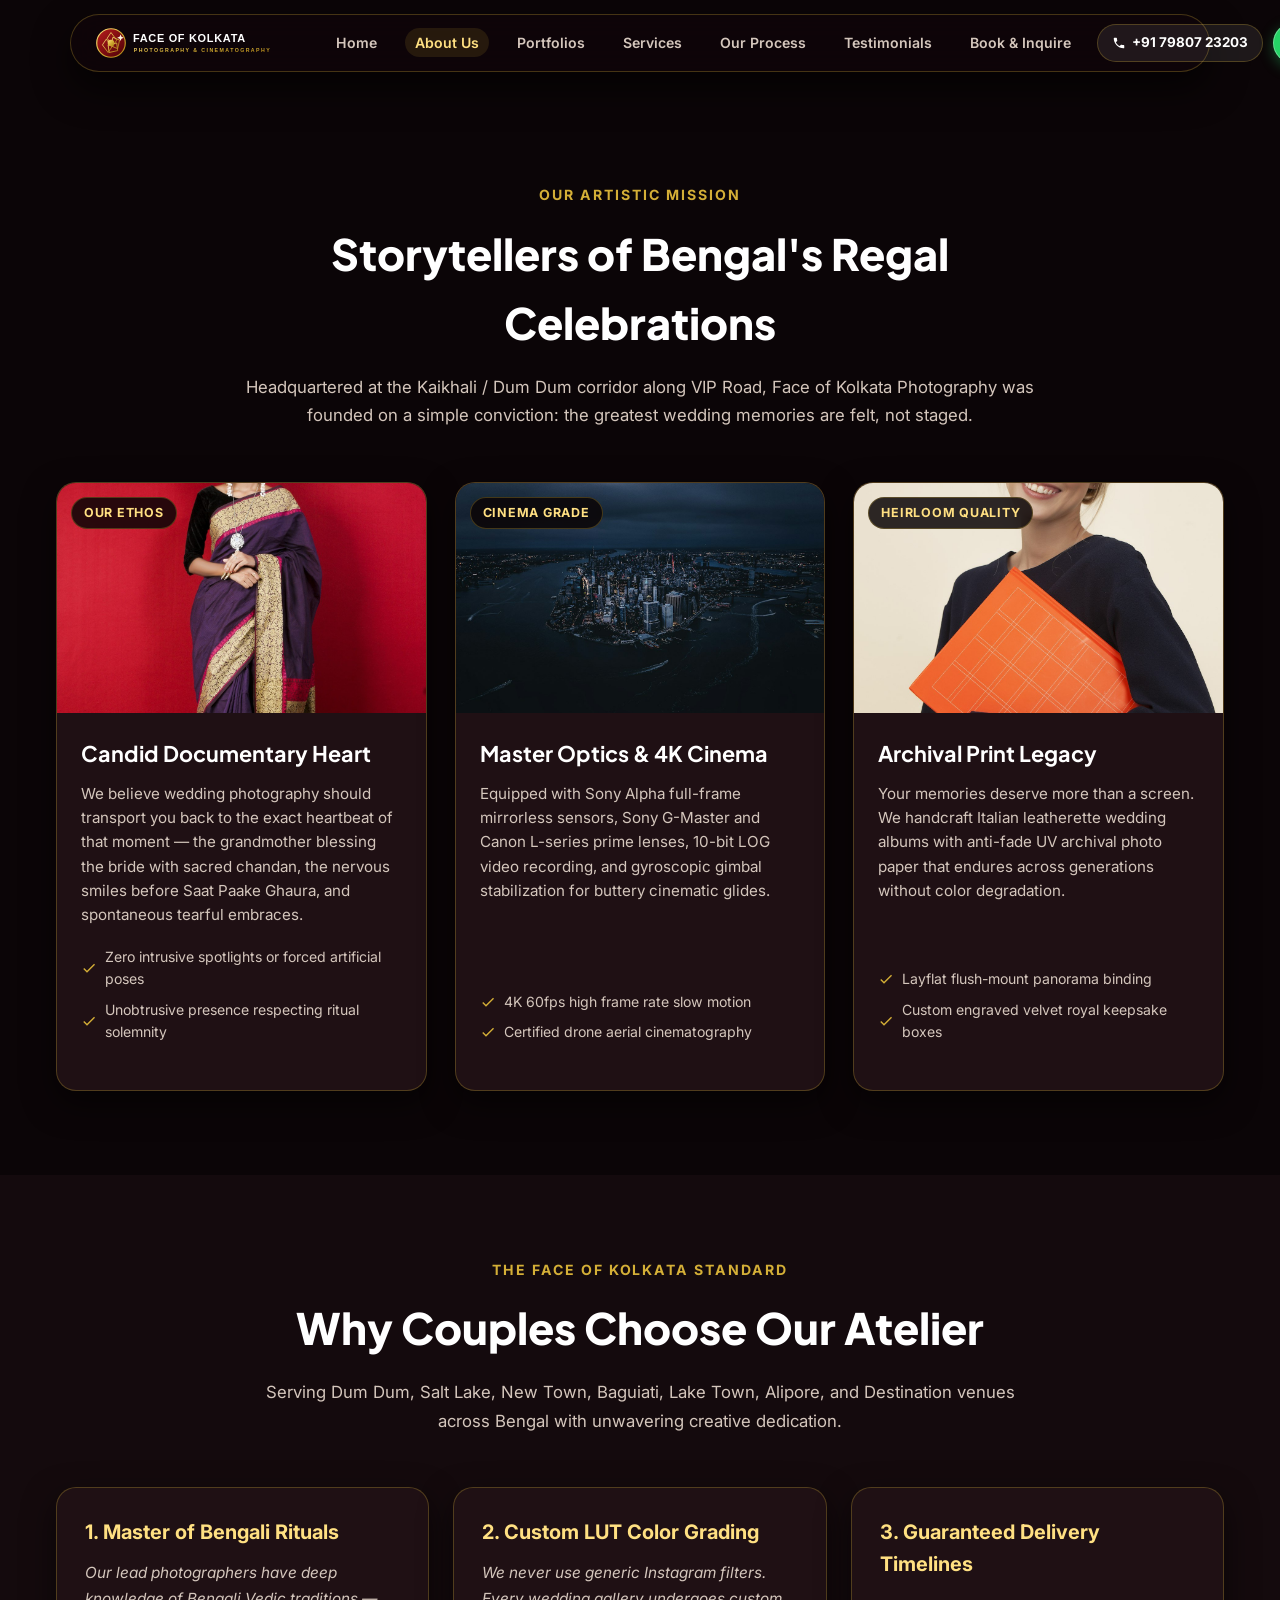
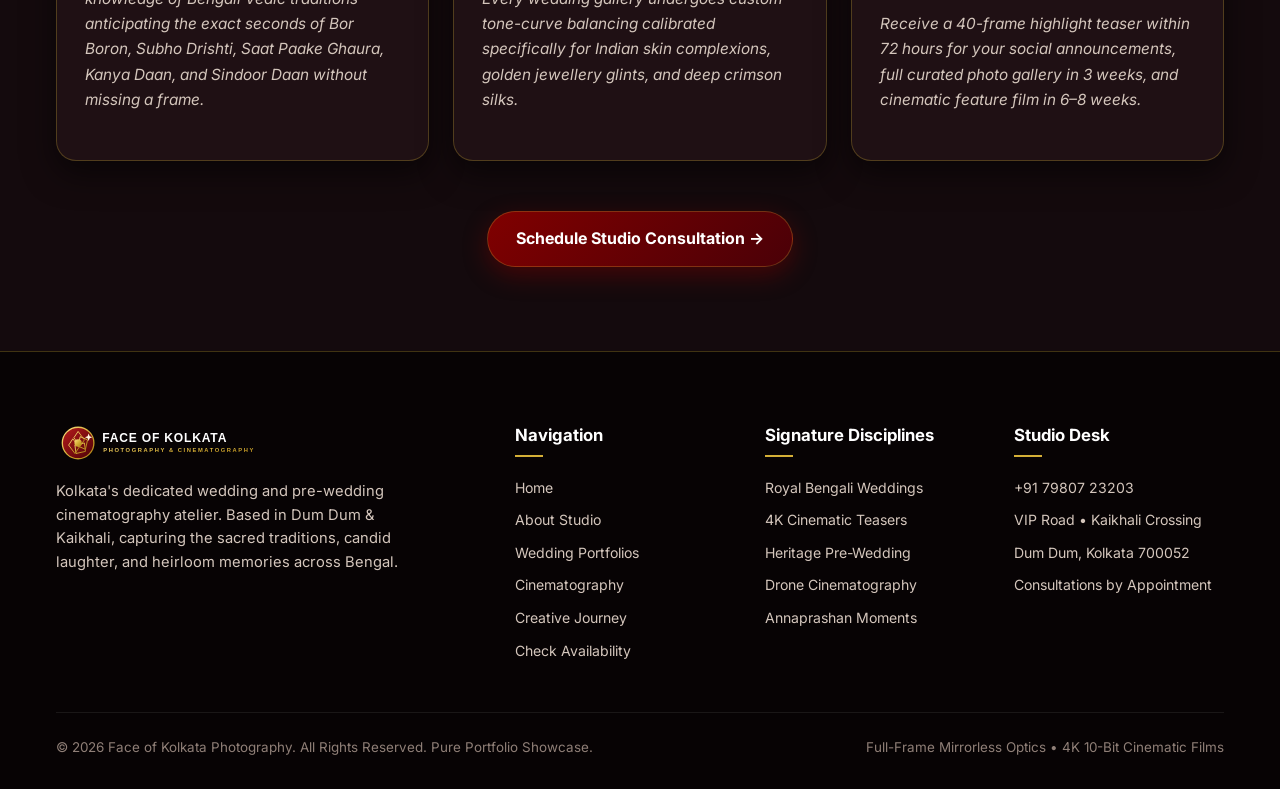
==== about.html @ dd1963ba "feat: complete luxury multi-page architecture showcase for Face of Kolkata Photography" ====
<!DOCTYPE html>
<html lang="en">
<head>
  <meta charset="UTF-8">
  <meta name="viewport" content="width=device-width, initial-scale=1.0">
  <title>About Us | Face of Kolkata Photography Atelier</title>
  <meta name="description" content="Discover the story and artistic ethos of Face of Kolkata Photography: Dum Dum &amp; Kaikhali's premier luxury wedding photographers specializing in authentic Bengali traditions and 4K cinema.">
  <link rel="icon" type="image/svg+xml" href="assets/images/favicon.svg">
  <link rel="icon" type="image/png" sizes="32x32" href="assets/images/favicon-32x32.png">
  <link rel="apple-touch-icon" href="assets/images/apple-touch-icon.png">
  <link rel="preconnect" href="https://fonts.googleapis.com">
  <link rel="preconnect" href="https://fonts.gstatic.com" crossorigin>
  <link href="https://fonts.googleapis.com/css2?family=Plus+Jakarta+Sans:wght@500;600;700;800&family=Inter:wght@400;500;600;700&display=swap" rel="stylesheet">
  <link rel="stylesheet" href="style.css">
</head>
<body>

  <!-- TheDivine Floating Pill Navbar -->
  <header class="nav-header-wrapper">
    <nav class="the-divine-nav" aria-label="Main Navigation">
      <a href="index.html" class="nav-brand">
        <img src="assets/images/logo.svg" alt="Face of Kolkata Photography Logo">
      </a>
      <ul class="nav-links">
        <li><a href="index.html" class="nav-link">Home</a></li>
        <li><a href="about.html" class="nav-link active">About Us</a></li>
        <li><a href="portfolio.html" class="nav-link">Portfolios</a></li>
        <li><a href="services.html" class="nav-link">Services</a></li>
        <li><a href="process.html" class="nav-link">Our Process</a></li>
        <li><a href="reviews.html" class="nav-link">Testimonials</a></li>
        <li><a href="contact.html" class="nav-link">Book &amp; Inquire</a></li>
      </ul>
      <div class="nav-actions">
        <a href="tel:+917980723203" class="btn-nav-call" title="Call Face of Kolkata Studio">
          <svg width="14" height="14" viewBox="0 0 24 24" fill="currentColor"><path d="M20 15.5c-1.2 0-2.4-.2-3.6-.6-.3-.1-.7 0-1 .2l-2.2 2.2c-2.8-1.4-5.1-3.8-6.6-6.6l2.2-2.2c.3-.3.4-.7.2-1-.4-1.1-.6-2.3-.6-3.5 0-.6-.4-1-1-1H4c-.6 0-1 .4-1 1 0 9.4 7.6 17 17 17 .6 0 1-.4 1-1v-3.5c0-.6-.4-1-1-1z"/></svg>
          +91 79807 23203
        </a>
        <a href="https://wa.me/917980723203?text=Hello%20Face%20of%20Kolkata%20Photography!%20I%20would%20like%20to%20learn%20more%20about%20your%20team." target="_blank" rel="noopener noreferrer" class="btn-nav-wa" title="WhatsApp Studio Desk">
          <svg class="wa-icon-white" viewBox="0 0 24 24"><path d="M.057 24l1.687-6.163c-1.041-1.804-1.588-3.849-1.587-5.946.003-6.556 5.338-11.891 11.893-11.891 3.181.001 6.167 1.24 8.413 3.488 2.245 2.248 3.481 5.236 3.48 8.414-.003 6.557-5.338 11.892-11.893 11.892-1.99-.001-3.951-.5-5.688-1.448l-6.305 1.654zm6.597-3.807c1.676.995 3.276 1.591 5.392 1.592 5.448 0 9.886-4.434 9.889-9.885.002-5.462-4.415-9.89-9.881-9.892-5.452 0-9.887 4.434-9.889 9.884-.001 2.225.651 3.891 1.746 5.634l-.999 3.648 3.742-.981zm11.387-5.464c-.074-.124-.272-.198-.57-.347-.297-.149-1.758-.868-2.031-.967-.272-.099-.47-.149-.669.149-.198.297-.768.967-.941 1.165-.173.198-.347.223-.644.074-.297-.149-1.255-.462-2.39-1.475-.883-.788-1.48-1.761-1.653-2.059-.173-.297-.018-.458.13-.606.134-.133.297-.347.446-.521.151-.172.2-.296.3-.495.099-.198.05-.372-.025-.521-.075-.148-.669-1.611-.916-2.206-.242-.579-.487-.501-.669-.51l-.57-.01c-.198 0-.52.074-.792.372s-1.04 1.016-1.04 2.479 1.065 2.876 1.213 3.074c.149.198 2.095 3.2 5.076 4.487.709.306 1.263.489 1.694.626.712.226 1.36.194 1.872.118.571-.085 1.758-.719 2.006-1.413.248-.695.248-1.29.173-1.414z"/></svg>
          WhatsApp Booking
        </a>
        <button class="mobile-nav-toggle" aria-label="Toggle navigation">
          <svg width="24" height="24" viewBox="0 0 24 24" stroke="currentColor" stroke-width="2" fill="none"><path d="M4 6h16M4 12h16M4 18h16"/></svg>
        </button>
      </div>
    </nav>
  </header>

  <!-- Mobile Drawer -->
  <div class="mobile-nav-drawer">
    <a href="index.html" class="nav-link">Home</a>
    <a href="about.html" class="nav-link active">About Us</a>
    <a href="portfolio.html" class="nav-link">Portfolios</a>
    <a href="services.html" class="nav-link">Services</a>
    <a href="process.html" class="nav-link">Our Process</a>
    <a href="reviews.html" class="nav-link">Testimonials</a>
    <a href="contact.html" class="nav-link">Book &amp; Inquire</a>
  </div>

  <main style="padding-top: 100px;">
    <!-- Mission & Ethos Section -->
    <section class="section">
      <div class="container">
        <div class="section-header">
          <span class="section-subtitle">Our Artistic Mission</span>
          <h1 class="section-title">Storytellers of Bengal's Regal Celebrations</h1>
          <p class="section-desc">
            Headquartered at the Kaikhali / Dum Dum corridor along VIP Road, Face of Kolkata Photography was founded on a simple conviction: the greatest wedding memories are felt, not staged.
          </p>
        </div>

        <div class="portfolio-grid">
          <div class="card-luxury">
            <div class="card-img-wrap">
              <img src="assets/images/bengali-bride-portrait.jpg" alt="Artistic Philosophy" loading="lazy">
              <span class="card-badge">Our Ethos</span>
            </div>
            <div class="card-body">
              <h3 class="card-title">Candid Documentary Heart</h3>
              <p class="card-desc">
                We believe wedding photography should transport you back to the exact heartbeat of that moment — the grandmother blessing the bride with sacred chandan, the nervous smiles before Saat Paake Ghaura, and spontaneous tearful embraces.
              </p>
              <ul class="card-features">
                <li><svg viewBox="0 0 24 24"><path d="M9 16.17L4.83 12l-1.42 1.41L9 19 21 7l-1.41-1.41z"/></svg> Zero intrusive spotlights or forced artificial poses</li>
                <li><svg viewBox="0 0 24 24"><path d="M9 16.17L4.83 12l-1.42 1.41L9 19 21 7l-1.41-1.41z"/></svg> Unobtrusive presence respecting ritual solemnity</li>
              </ul>
            </div>
          </div>

          <div class="card-luxury">
            <div class="card-img-wrap">
              <img src="assets/images/drone-venue-cinematography.jpg" alt="Optics & Technology" loading="lazy">
              <span class="card-badge">Cinema Grade</span>
            </div>
            <div class="card-body">
              <h3 class="card-title">Master Optics &amp; 4K Cinema</h3>
              <p class="card-desc">
                Equipped with Sony Alpha full-frame mirrorless sensors, Sony G-Master and Canon L-series prime lenses, 10-bit LOG video recording, and gyroscopic gimbal stabilization for buttery cinematic glides.
              </p>
              <ul class="card-features">
                <li><svg viewBox="0 0 24 24"><path d="M9 16.17L4.83 12l-1.42 1.41L9 19 21 7l-1.41-1.41z"/></svg> 4K 60fps high frame rate slow motion</li>
                <li><svg viewBox="0 0 24 24"><path d="M9 16.17L4.83 12l-1.42 1.41L9 19 21 7l-1.41-1.41z"/></svg> Certified drone aerial cinematography</li>
              </ul>
            </div>
          </div>

          <div class="card-luxury">
            <div class="card-img-wrap">
              <img src="assets/images/heirloom-wedding-album.jpg" alt="Fine Art Craftsmanship" loading="lazy">
              <span class="card-badge">Heirloom Quality</span>
            </div>
            <div class="card-body">
              <h3 class="card-title">Archival Print Legacy</h3>
              <p class="card-desc">
                Your memories deserve more than a screen. We handcraft Italian leatherette wedding albums with anti-fade UV archival photo paper that endures across generations without color degradation.
              </p>
              <ul class="card-features">
                <li><svg viewBox="0 0 24 24"><path d="M9 16.17L4.83 12l-1.42 1.41L9 19 21 7l-1.41-1.41z"/></svg> Layflat flush-mount panorama binding</li>
                <li><svg viewBox="0 0 24 24"><path d="M9 16.17L4.83 12l-1.42 1.41L9 19 21 7l-1.41-1.41z"/></svg> Custom engraved velvet royal keepsake boxes</li>
              </ul>
            </div>
          </div>
        </div>
      </div>
    </section>

    <!-- Why Choose Section -->
    <section class="section section-alt">
      <div class="container">
        <div class="section-header">
          <span class="section-subtitle">The Face of Kolkata Standard</span>
          <h2 class="section-title">Why Couples Choose Our Atelier</h2>
          <p class="section-desc">
            Serving Dum Dum, Salt Lake, New Town, Baguiati, Lake Town, Alipore, and Destination venues across Bengal with unwavering creative dedication.
          </p>
        </div>

        <div class="reviews-grid">
          <div class="review-card">
            <h3 style="font-size: 1.25rem; font-weight: 700; margin-bottom: 12px; color: var(--accent-gold-light);">
              1. Master of Bengali Rituals
            </h3>
            <p class="review-text">
              Our lead photographers have deep knowledge of Bengali Vedic traditions — anticipating the exact seconds of Bor Boron, Subho Drishti, Saat Paake Ghaura, Kanya Daan, and Sindoor Daan without missing a frame.
            </p>
          </div>

          <div class="review-card">
            <h3 style="font-size: 1.25rem; font-weight: 700; margin-bottom: 12px; color: var(--accent-gold-light);">
              2. Custom LUT Color Grading
            </h3>
            <p class="review-text">
              We never use generic Instagram filters. Every wedding gallery undergoes custom tone-curve balancing calibrated specifically for Indian skin complexions, golden jewellery glints, and deep crimson silks.
            </p>
          </div>

          <div class="review-card">
            <h3 style="font-size: 1.25rem; font-weight: 700; margin-bottom: 12px; color: var(--accent-gold-light);">
              3. Guaranteed Delivery Timelines
            </h3>
            <p class="review-text">
              Receive a 40-frame highlight teaser within 72 hours for your social announcements, full curated photo gallery in 3 weeks, and cinematic feature film in 6–8 weeks.
            </p>
          </div>
        </div>

        <div style="text-align: center; margin-top: 50px;">
          <a href="contact.html" class="btn-primary" style="display: inline-flex;">Schedule Studio Consultation &rarr;</a>
        </div>
      </div>
    </section>
  </main>

  <!-- Footer -->
  <footer class="site-footer">
    <div class="container">
      <div class="footer-grid">
        <div class="footer-brand">
          <img src="assets/images/logo.svg" alt="Face of Kolkata Photography" style="height: 42px;">
          <p>
            Kolkata's dedicated wedding and pre-wedding cinematography atelier. Based in Dum Dum &amp; Kaikhali, capturing the sacred traditions, candid laughter, and heirloom memories across Bengal.
          </p>
        </div>
        <div class="footer-col">
          <h4>Navigation</h4>
          <ul>
            <li><a href="index.html">Home</a></li>
            <li><a href="about.html">About Studio</a></li>
            <li><a href="portfolio.html">Wedding Portfolios</a></li>
            <li><a href="services.html">Cinematography</a></li>
            <li><a href="process.html">Creative Journey</a></li>
            <li><a href="contact.html">Check Availability</a></li>
          </ul>
        </div>
        <div class="footer-col">
          <h4>Signature Disciplines</h4>
          <ul>
            <li><a href="services.html">Royal Bengali Weddings</a></li>
            <li><a href="services.html">4K Cinematic Teasers</a></li>
            <li><a href="services.html">Heritage Pre-Wedding</a></li>
            <li><a href="services.html">Drone Cinematography</a></li>
            <li><a href="services.html">Annaprashan Moments</a></li>
          </ul>
        </div>
        <div class="footer-col">
          <h4>Studio Desk</h4>
          <ul>
            <li><a href="tel:+917980723203">+91 79807 23203</a></li>
            <li>VIP Road &bull; Kaikhali Crossing</li>
            <li>Dum Dum, Kolkata 700052</li>
            <li>Consultations by Appointment</li>
          </ul>
        </div>
      </div>

      <div class="footer-bottom">
        <p>&copy; 2026 Face of Kolkata Photography. All Rights Reserved. Pure Portfolio Showcase.</p>
        <p>Full-Frame Mirrorless Optics &bull; 4K 10-Bit Cinematic Films</p>
      </div>
    </div>
  </footer>

  <script src="main.js"></script>
</body>
</html>
---- style.css ----
/* ==========================================================================
   Face of Kolkata Photography — Luxury Wedding & Cinematography Stylesheet
   Palette: Royal Crimson (#660000, #800000, #9A1122), Champagne Gold (#D4AF37, #FFE082), Deep Obsidian (#0B0507, #130B0E)
   Strictly Zero Horizontal Mobile Overflow (360px, 375px, 390px)
   ========================================================================== */

:root {
  --bg-primary: #0B0507;
  --bg-surface: #140A0D;
  --bg-surface-elevated: #1F1014;
  --crimson-primary: #800000;
  --crimson-dark: #4A0007;
  --crimson-light: #A51D2D;
  --accent-gold: #D4AF37;
  --accent-gold-light: #FFE082;
  --accent-gold-dark: #996515;
  --text-primary: #FFF9F2;
  --text-secondary: #D4C6BC;
  --text-muted: #8F7F77;
  --border-gold: rgba(212, 175, 55, 0.28);
  --border-gold-strong: rgba(212, 175, 55, 0.6);
  --border-subtle: rgba(255, 249, 242, 0.08);
  --font-heading: 'Plus Jakarta Sans', -apple-system, sans-serif;
  --font-body: 'Inter', -apple-system, sans-serif;
  --shadow-card: 0 12px 32px rgba(0, 0, 0, 0.55);
  --shadow-gold: 0 8px 24px rgba(212, 175, 55, 0.22);
  --radius-sm: 8px;
  --radius-md: 14px;
  --radius-lg: 20px;
  --radius-full: 9999px;
  --transition: all 0.3s cubic-bezier(0.16, 1, 0.3, 1);
}

*, *::before, *::after {
  box-sizing: border-box;
  margin: 0;
  padding: 0;
}

html {
  font-size: 16px;
  scroll-behavior: smooth;
  -webkit-text-size-adjust: 100%;
}

body {
  background-color: var(--bg-primary);
  color: var(--text-primary);
  font-family: var(--font-body);
  line-height: 1.6;
  overflow-x: hidden;
  position: relative;
  min-height: 100vh;
}

img, video {
  max-width: 100%;
  height: auto;
  display: block;
}

a {
  color: inherit;
  text-decoration: none;
  transition: var(--transition);
}

ul {
  list-style: none;
}

/* =========================================
   TheDivine Floating Pill Navbar
   ========================================= */
.nav-header-wrapper {
  position: fixed;
  top: 14px;
  left: 0;
  width: 100%;
  display: flex;
  justify-content: center;
  z-index: 1000;
  pointer-events: none;
  padding: 0 14px;
}

.the-divine-nav {
  pointer-events: auto;
  display: flex;
  align-items: center;
  justify-content: space-between;
  gap: 16px;
  width: 100%;
  max-width: 1140px;
  background: rgba(15, 6, 9, 0.82);
  backdrop-filter: blur(16px);
  -webkit-backdrop-filter: blur(16px);
  border: 1px solid var(--border-gold);
  border-radius: var(--radius-full);
  padding: 8px 20px;
  box-shadow: 0 16px 36px rgba(0, 0, 0, 0.65);
}

.nav-brand {
  display: flex;
  align-items: center;
  flex-shrink: 0;
}

.nav-brand img {
  height: 38px;
  width: auto;
}

.nav-links {
  display: flex;
  align-items: center;
  gap: 18px;
  white-space: nowrap;
}

.nav-link {
  font-size: 0.88rem;
  font-weight: 600;
  color: var(--text-secondary);
  padding: 6px 10px;
  border-radius: var(--radius-full);
  transition: var(--transition);
}

.nav-link:hover, .nav-link.active {
  color: var(--accent-gold-light);
  background: rgba(212, 175, 55, 0.12);
}

.nav-actions {
  display: flex;
  align-items: center;
  gap: 10px;
  flex-shrink: 0;
}

.btn-nav-call {
  display: inline-flex;
  align-items: center;
  gap: 6px;
  font-size: 0.84rem;
  font-weight: 700;
  color: #FFFFFF;
  background: rgba(255, 255, 255, 0.08);
  border: 1px solid var(--border-gold);
  padding: 7px 14px;
  border-radius: var(--radius-full);
}

.btn-nav-call:hover {
  background: rgba(212, 175, 55, 0.2);
  color: var(--accent-gold-light);
}

.btn-nav-wa {
  display: inline-flex;
  align-items: center;
  gap: 8px;
  font-size: 0.84rem;
  font-weight: 700;
  color: #FFFFFF;
  background: #25D366;
  border: 1px solid rgba(255, 255, 255, 0.3);
  padding: 8px 16px;
  border-radius: var(--radius-full);
  box-shadow: 0 4px 14px rgba(37, 211, 102, 0.35);
}

.btn-nav-wa:hover {
  background: #20bd5a;
  transform: translateY(-1px);
}

.wa-icon-white {
  width: 16px;
  height: 16px;
  fill: #FFFFFF;
}

.mobile-nav-toggle {
  display: none;
  background: transparent;
  border: none;
  color: #FFFFFF;
  cursor: pointer;
  padding: 6px;
}

.mobile-nav-drawer {
  display: none;
  position: fixed;
  top: 76px;
  left: 14px;
  right: 14px;
  background: rgba(18, 7, 11, 0.96);
  backdrop-filter: blur(20px);
  border: 1px solid var(--border-gold);
  border-radius: var(--radius-lg);
  padding: 20px;
  flex-direction: column;
  gap: 12px;
  z-index: 999;
  box-shadow: 0 20px 40px rgba(0, 0, 0, 0.8);
}

.mobile-nav-drawer.open {
  display: flex;
}

.mobile-nav-drawer .nav-link {
  font-size: 1rem;
  padding: 10px 14px;
  text-align: center;
}

/* =========================================
   Hero Section & 16:9 Video
   ========================================= */
.hero-section {
  position: relative;
  min-height: 85vh;
  display: flex;
  align-items: center;
  justify-content: center;
  padding: 120px 20px 70px;
  overflow: hidden;
  text-align: center;
}

.hero-video-wrapper {
  position: absolute;
  top: 0;
  left: 0;
  width: 100%;
  height: 100%;
  overflow: hidden;
  z-index: 0;
}

.hero-video {
  width: 100%;
  height: 100%;
  object-fit: cover;
  object-position: center;
}

.hero-overlay {
  position: absolute;
  top: 0;
  left: 0;
  width: 100%;
  height: 100%;
  background: linear-gradient(
    180deg,
    rgba(11, 5, 7, 0.68) 0%,
    rgba(11, 5, 7, 0.88) 60%,
    rgba(11, 5, 7, 0.98) 100%
  );
  z-index: 1;
}

.hero-content {
  position: relative;
  z-index: 2;
  max-width: 920px;
  margin: 0 auto;
}

.hero-badge {
  display: inline-flex;
  align-items: center;
  gap: 8px;
  background: rgba(128, 0, 0, 0.45);
  border: 1px solid var(--border-gold);
  color: var(--accent-gold-light);
  font-size: 0.85rem;
  font-weight: 700;
  text-transform: uppercase;
  letter-spacing: 0.12em;
  padding: 6px 16px;
  border-radius: var(--radius-full);
  margin-bottom: 24px;
}

.hero-title {
  font-family: var(--font-heading);
  font-size: clamp(2rem, 5vw, 3.8rem);
  font-weight: 800;
  line-height: 1.15;
  color: #FFFFFF;
  margin-bottom: 20px;
}

.typewriter-text {
  background: linear-gradient(135deg, #FFE082 0%, #D4AF37 50%, #FFFFFF 100%);
  -webkit-background-clip: text;
  -webkit-text-fill-color: transparent;
  display: inline-block;
  min-height: 1.2em;
  border-right: 2px solid var(--accent-gold);
  padding-right: 4px;
  animation: blink 0.8s infinite;
}

@keyframes blink {
  0%, 100% { border-color: var(--accent-gold); }
  50% { border-color: transparent; }
}

.hero-subtitle {
  font-size: clamp(1rem, 2vw, 1.25rem);
  color: var(--text-secondary);
  line-height: 1.6;
  max-width: 760px;
  margin: 0 auto 34px;
}

.hero-ctas {
  display: flex;
  align-items: center;
  justify-content: center;
  gap: 16px;
  flex-wrap: wrap;
  margin-bottom: 48px;
}

.btn-primary {
  display: inline-flex;
  align-items: center;
  gap: 10px;
  background: linear-gradient(135deg, var(--crimson-primary) 0%, var(--crimson-dark) 100%);
  border: 1px solid var(--border-gold);
  color: #FFFFFF;
  font-weight: 700;
  font-size: 1rem;
  padding: 14px 28px;
  border-radius: var(--radius-full);
  box-shadow: 0 8px 24px rgba(128, 0, 0, 0.45);
}

.btn-primary:hover {
  background: linear-gradient(135deg, var(--crimson-light) 0%, var(--crimson-primary) 100%);
  border-color: var(--accent-gold-light);
  transform: translateY(-2px);
}

.btn-secondary {
  display: inline-flex;
  align-items: center;
  gap: 10px;
  background: rgba(255, 255, 255, 0.06);
  border: 1px solid var(--border-gold);
  color: var(--accent-gold-light);
  font-weight: 700;
  font-size: 1rem;
  padding: 14px 26px;
  border-radius: var(--radius-full);
}

.btn-secondary:hover {
  background: rgba(212, 175, 55, 0.15);
  color: #FFFFFF;
  transform: translateY(-2px);
}

.hero-telemetry {
  display: grid;
  grid-template-columns: repeat(4, 1fr);
  gap: 20px;
  background: rgba(20, 10, 13, 0.75);
  backdrop-filter: blur(12px);
  border: 1px solid var(--border-gold);
  border-radius: var(--radius-lg);
  padding: 24px 28px;
  max-width: 900px;
  margin: 0 auto;
}

.telemetry-item {
  display: flex;
  flex-direction: column;
  gap: 4px;
}

.telemetry-val {
  font-family: var(--font-heading);
  font-size: 2rem;
  font-weight: 800;
  color: var(--accent-gold-light);
}

.telemetry-label {
  font-size: 0.82rem;
  color: var(--text-secondary);
  font-weight: 500;
  text-transform: uppercase;
  letter-spacing: 0.05em;
}

/* =========================================
   Standard Sections & Typography
   ========================================= */
.section {
  padding: 84px 20px;
  position: relative;
}

.section-alt {
  background-color: var(--bg-surface);
}

.container {
  max-width: 1200px;
  margin: 0 auto;
  padding: 0 16px;
}

.section-header {
  text-align: center;
  max-width: 800px;
  margin: 0 auto 52px;
}

.section-subtitle {
  color: var(--accent-gold);
  font-size: 0.88rem;
  font-weight: 700;
  text-transform: uppercase;
  letter-spacing: 0.14em;
  margin-bottom: 12px;
  display: block;
}

.section-title {
  font-family: var(--font-heading);
  font-size: clamp(1.8rem, 3.5vw, 2.7rem);
  font-weight: 800;
  color: #FFFFFF;
  margin-bottom: 16px;
}

.section-desc {
  font-size: 1.05rem;
  color: var(--text-secondary);
  line-height: 1.7;
}

/* =========================================
   Portfolio & Luxury Cards Grid
   ========================================= */
.portfolio-grid {
  display: grid;
  grid-template-columns: repeat(auto-fit, minmax(320px, 1fr));
  gap: 28px;
}

.card-luxury {
  background: var(--bg-surface-elevated);
  border: 1px solid var(--border-gold);
  border-radius: var(--radius-lg);
  overflow: hidden;
  box-shadow: var(--shadow-card);
  transition: var(--transition);
  display: flex;
  flex-direction: column;
}

.card-luxury:hover {
  transform: translateY(-4px);
  border-color: var(--accent-gold);
  box-shadow: var(--shadow-gold);
}

.card-img-wrap {
  position: relative;
  width: 100%;
  aspect-ratio: 16 / 10;
  overflow: hidden;
}

.card-img-wrap img {
  width: 100%;
  height: 100%;
  object-fit: cover;
  transition: transform 0.5s ease;
}

.card-luxury:hover .card-img-wrap img {
  transform: scale(1.05);
}

.card-badge {
  position: absolute;
  top: 14px;
  left: 14px;
  background: rgba(11, 5, 7, 0.85);
  backdrop-filter: blur(8px);
  border: 1px solid var(--border-gold);
  color: var(--accent-gold-light);
  font-size: 0.78rem;
  font-weight: 700;
  padding: 5px 12px;
  border-radius: var(--radius-full);
  text-transform: uppercase;
  letter-spacing: 0.06em;
}

.card-body {
  padding: 24px;
  display: flex;
  flex-direction: column;
  flex-grow: 1;
}

.card-title {
  font-family: var(--font-heading);
  font-size: 1.35rem;
  font-weight: 700;
  color: #FFFFFF;
  margin-bottom: 10px;
}

.card-desc {
  color: var(--text-secondary);
  font-size: 0.95rem;
  line-height: 1.6;
  margin-bottom: 18px;
  flex-grow: 1;
}

.card-features {
  display: flex;
  flex-direction: column;
  gap: 8px;
  margin-bottom: 22px;
}

.card-features li {
  font-size: 0.88rem;
  color: var(--text-secondary);
  display: flex;
  align-items: center;
  gap: 8px;
}

.card-features svg {
  width: 16px;
  height: 16px;
  fill: var(--accent-gold);
  flex-shrink: 0;
}

.card-cta {
  display: inline-flex;
  align-items: center;
  gap: 6px;
  color: var(--accent-gold-light);
  font-size: 0.92rem;
  font-weight: 700;
  border-top: 1px solid var(--border-subtle);
  padding-top: 16px;
}

.card-cta:hover {
  color: #FFFFFF;
  gap: 10px;
}

/* =========================================
   Interactive Package & Ceremony Intake Widget
   ========================================= */
.estimator-widget {
  background: var(--bg-surface-elevated);
  border: 1px solid var(--border-gold);
  border-radius: var(--radius-lg);
  padding: clamp(20px, 4vw, 40px);
  box-shadow: var(--shadow-card);
  max-width: 960px;
  margin: 0 auto;
}

.estimator-grid {
  display: grid;
  grid-template-columns: repeat(auto-fit, minmax(240px, 1fr));
  gap: 20px;
  margin-bottom: 28px;
}

.form-group label {
  display: block;
  font-size: 0.86rem;
  font-weight: 600;
  color: var(--accent-gold-light);
  margin-bottom: 8px;
  text-transform: uppercase;
  letter-spacing: 0.06em;
}

.form-select, .form-input, .form-textarea {
  width: 100%;
  padding: 12px 16px;
  background: var(--bg-primary);
  border: 1px solid var(--border-subtle);
  border-radius: var(--radius-md);
  color: #FFFFFF;
  font-family: inherit;
  font-size: 0.95rem;
  outline: none;
  transition: var(--transition);
}

.form-select:focus, .form-input:focus, .form-textarea:focus {
  border-color: var(--accent-gold);
  box-shadow: 0 0 0 3px rgba(212, 175, 55, 0.2);
}

.form-select option {
  background-color: var(--bg-primary);
  color: #FFFFFF;
}

.estimator-output {
  background: rgba(11, 5, 7, 0.9);
  border: 1px dashed var(--border-gold);
  border-radius: var(--radius-md);
  padding: 22px;
  display: flex;
  align-items: center;
  justify-content: space-between;
  gap: 20px;
  flex-wrap: wrap;
}

.est-specs {
  display: flex;
  flex-direction: column;
  gap: 4px;
}

.est-badge {
  color: var(--accent-gold);
  font-size: 0.8rem;
  font-weight: 700;
  text-transform: uppercase;
  letter-spacing: 0.08em;
}

.est-title {
  font-size: 1.25rem;
  font-weight: 700;
  color: #FFFFFF;
}

.est-timeline {
  color: var(--text-secondary);
  font-size: 0.9rem;
}

/* =========================================
   Reviews & Testimonials Grid
   ========================================= */
.reviews-grid {
  display: grid;
  grid-template-columns: repeat(auto-fit, minmax(300px, 1fr));
  gap: 24px;
}

.review-card {
  background: var(--bg-surface-elevated);
  border: 1px solid var(--border-gold);
  border-radius: var(--radius-lg);
  padding: 28px;
  display: flex;
  flex-direction: column;
  justify-content: space-between;
  box-shadow: var(--shadow-card);
}

.review-stars {
  color: var(--accent-gold-light);
  font-size: 1.15rem;
  margin-bottom: 14px;
  letter-spacing: 2px;
}

.review-text {
  font-size: 0.96rem;
  color: var(--text-secondary);
  line-height: 1.65;
  margin-bottom: 20px;
  font-style: italic;
}

.review-author {
  display: flex;
  align-items: center;
  gap: 14px;
  border-top: 1px solid var(--border-subtle);
  padding-top: 16px;
}

.author-avatar {
  width: 44px;
  height: 44px;
  border-radius: 50%;
  background: var(--crimson-primary);
  border: 1px solid var(--border-gold);
  display: flex;
  align-items: center;
  justify-content: center;
  font-weight: 700;
  color: #FFFFFF;
  font-size: 0.95rem;
  flex-shrink: 0;
}

.author-meta h4 {
  font-size: 0.98rem;
  color: #FFFFFF;
  margin-bottom: 2px;
}

.author-meta span {
  font-size: 0.82rem;
  color: var(--accent-gold-light);
}

/* =========================================
   Contact Grid & Layout
   ========================================= */
.contact-grid {
  display: grid;
  grid-template-columns: repeat(auto-fit, minmax(280px, 1fr));
  gap: 30px;
}

.contact-info-panel {
  background: var(--bg-surface-elevated);
  border: 1px solid var(--border-gold);
  border-radius: var(--radius-lg);
  padding: 30px;
}

.contact-detail-row {
  display: flex;
  gap: 16px;
  margin-bottom: 24px;
}

.contact-icon {
  width: 44px;
  height: 44px;
  border-radius: 50%;
  background: var(--bg-primary);
  border: 1px solid var(--border-gold);
  display: flex;
  align-items: center;
  justify-content: center;
  flex-shrink: 0;
  color: var(--accent-gold);
}

.contact-detail-text h4 {
  font-size: 1rem;
  color: #FFFFFF;
  margin-bottom: 4px;
}

.contact-detail-text p, .contact-detail-text a {
  color: var(--text-secondary);
  font-size: 0.92rem;
  line-height: 1.5;
}

.map-frame-wrapper {
  margin-top: 24px;
  border-radius: var(--radius-md);
  overflow: hidden;
  border: 1px solid var(--border-subtle);
  height: 220px;
}

.map-frame-wrapper iframe {
  width: 100%;
  height: 100%;
  border: none;
}

/* =========================================
   Footer
   ========================================= */
.site-footer {
  background: #070304;
  border-top: 1px solid var(--border-gold);
  padding: 70px 20px 30px;
}

.footer-grid {
  display: grid;
  grid-template-columns: 2fr 1fr 1fr 1fr;
  gap: 40px;
  margin-bottom: 50px;
}

.footer-brand p {
  color: var(--text-secondary);
  font-size: 0.92rem;
  line-height: 1.6;
  margin-top: 16px;
  max-width: 360px;
}

.footer-col h4 {
  font-size: 1.05rem;
  color: #FFFFFF;
  margin-bottom: 20px;
  position: relative;
  padding-bottom: 8px;
}

.footer-col h4::after {
  content: '';
  position: absolute;
  bottom: 0;
  left: 0;
  width: 28px;
  height: 2px;
  background: var(--accent-gold);
}

.footer-col ul {
  display: flex;
  flex-direction: column;
  gap: 10px;
}

.footer-col li, .footer-col a {
  font-size: 0.88rem;
  color: var(--text-secondary);
}

.footer-col a:hover {
  color: var(--accent-gold-light);
  transform: translateX(3px);
}

.footer-bottom {
  border-top: 1px solid var(--border-subtle);
  padding-top: 24px;
  display: flex;
  align-items: center;
  justify-content: space-between;
  flex-wrap: wrap;
  gap: 16px;
  font-size: 0.84rem;
  color: var(--text-muted);
}

/* =========================================
   Strict Responsive Fixes for 360px, 375px, 390px
   ========================================= */
@media (max-width: 991px) {
  .nav-links, .nav-actions .btn-nav-call {
    display: none;
  }
  .mobile-nav-toggle {
    display: block;
  }
  .hero-telemetry {
    grid-template-columns: repeat(2, 1fr);
    gap: 16px;
  }
  .footer-grid {
    grid-template-columns: 1fr 1fr;
  }
}

@media (max-width: 640px) {
  .the-divine-nav {
    padding: 6px 14px;
  }
  .nav-brand img {
    height: 30px;
  }
  .btn-nav-wa {
    font-size: 0.78rem;
    padding: 6px 12px;
  }
  .hero-section {
    padding: 100px 14px 60px;
  }
  .hero-telemetry {
    grid-template-columns: repeat(2, 1fr);
    padding: 16px 12px;
  }
  .section {
    padding: 60px 12px;
  }
  .portfolio-grid, .reviews-grid, .contact-grid {
    grid-template-columns: 100%;
  }
  .contact-info-panel {
    padding: 20px 12px;
    box-sizing: border-box;
    width: 100%;
    max-width: 100%;
  }
  .estimator-widget {
    padding: 16px 10px;
    width: 100%;
    max-width: 100%;
    box-sizing: border-box;
  }
  .estimator-grid {
    grid-template-columns: 100%;
    gap: 14px;
  }
  .estimator-output {
    flex-direction: column;
    align-items: stretch;
    padding: 14px 10px;
    width: 100%;
    max-width: 100%;
    box-sizing: border-box;
  }
  .est-specs {
    min-width: 0;
    width: 100%;
    max-width: 100%;
    box-sizing: border-box;
    word-break: break-word;
    overflow-wrap: break-word;
  }
  .est-title {
    font-size: 1.1rem;
    word-break: break-word;
    overflow-wrap: break-word;
  }
  .est-timeline {
    font-size: 0.85rem;
    word-break: break-word;
    overflow-wrap: break-word;
  }
  #estWaBtn {
    width: 100%;
    max-width: 100%;
    box-sizing: border-box;
    text-align: center;
    justify-content: center;
    white-space: normal;
  }
  .footer-grid {
    grid-template-columns: 1fr;
    gap: 30px;
  }
  .footer-bottom {
    flex-direction: column;
    text-align: center;
  }
}
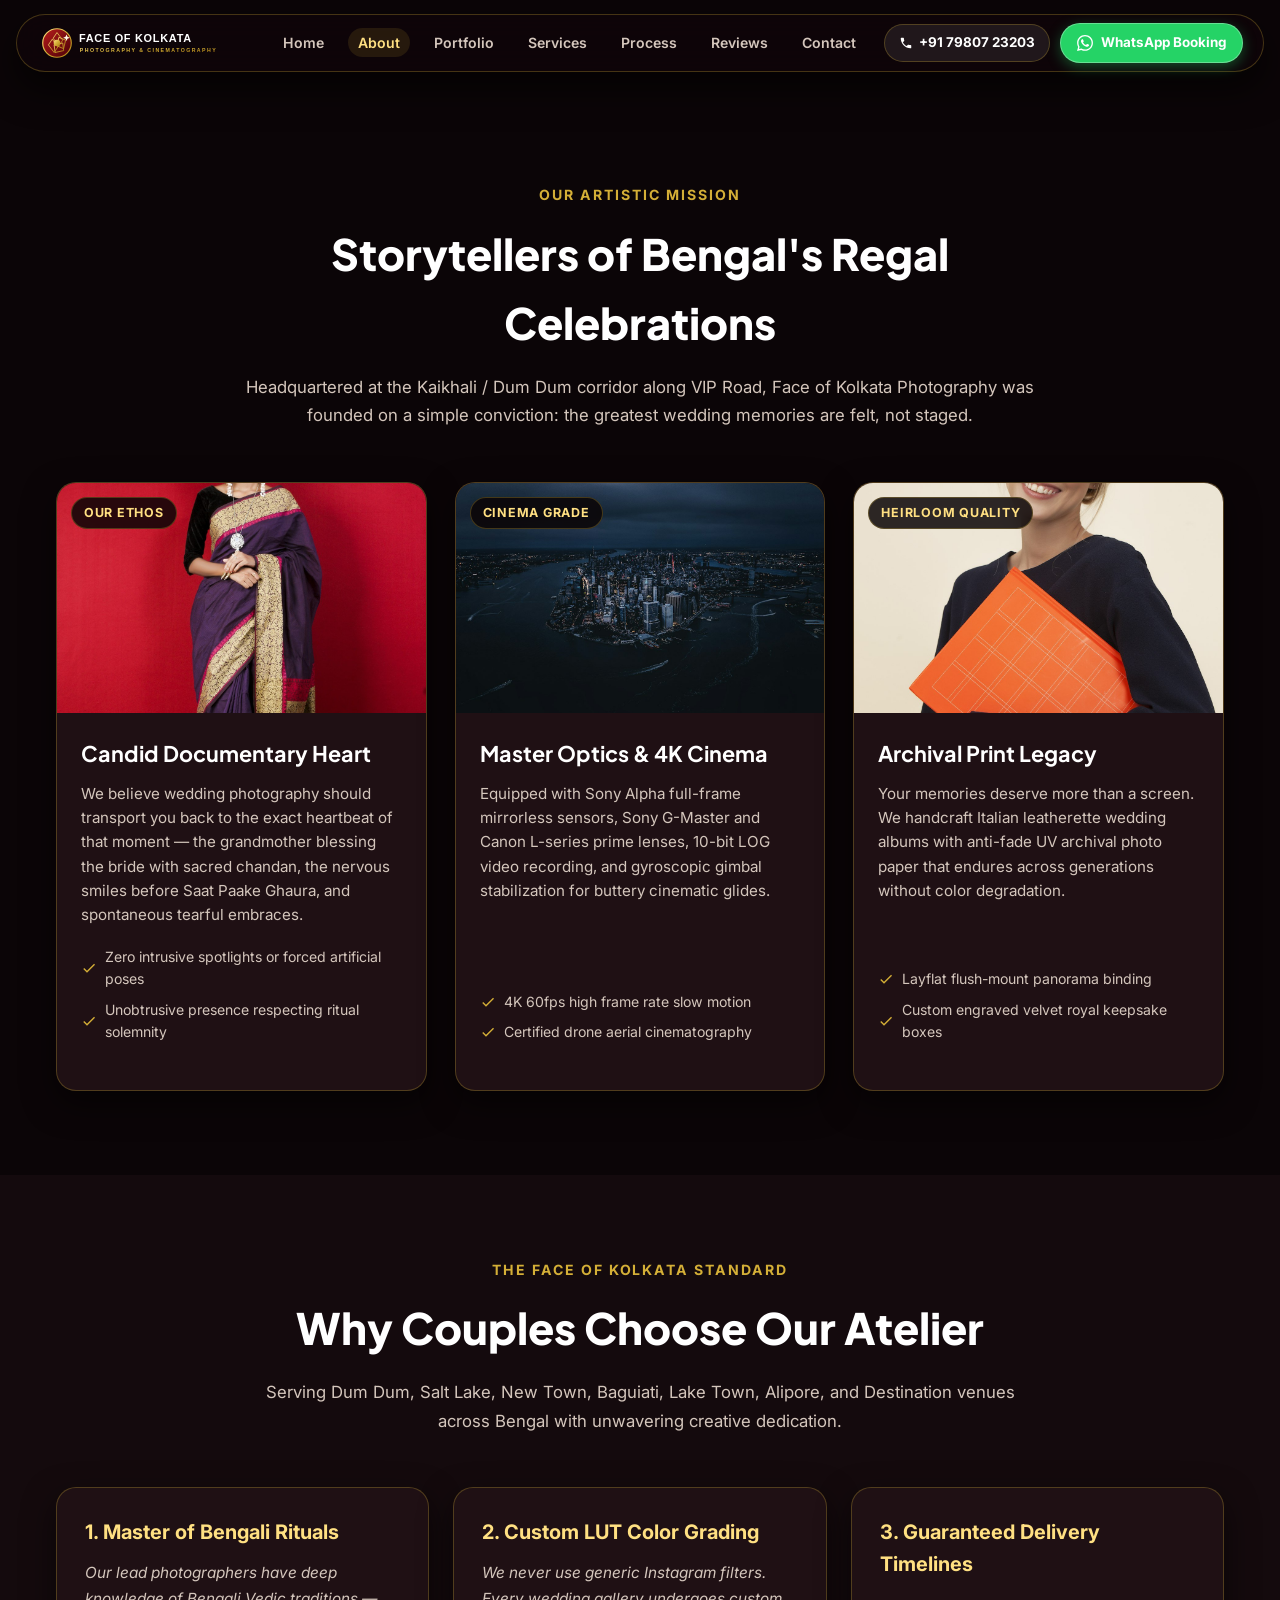
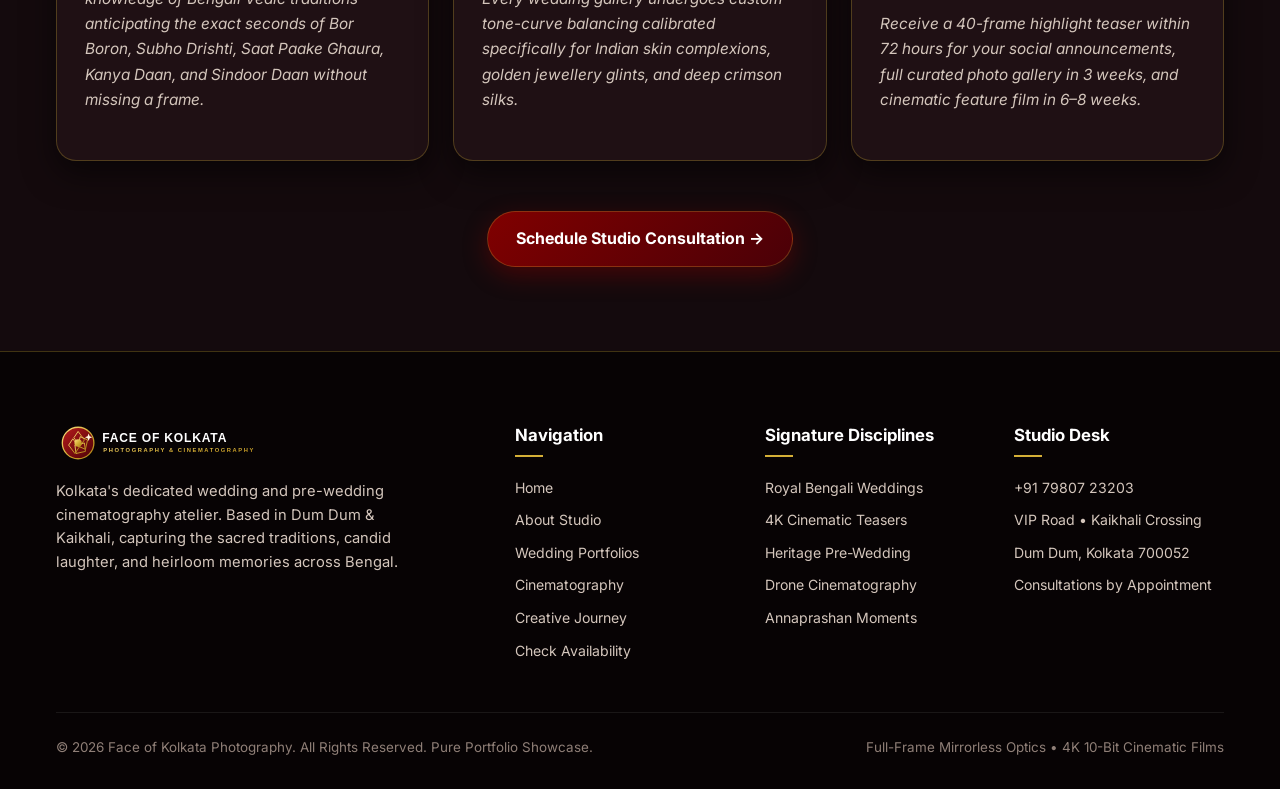
==== commit 2a980b9a: "Fix navbar single-line tabs and logo SVG XML format" ====
--- a/about.html
+++ b/about.html
@@ -23,12 +23,12 @@
       </a>
       <ul class="nav-links">
         <li><a href="index.html" class="nav-link">Home</a></li>
-        <li><a href="about.html" class="nav-link active">About Us</a></li>
-        <li><a href="portfolio.html" class="nav-link">Portfolios</a></li>
+        <li><a href="about.html" class="nav-link active">About</a></li>
+        <li><a href="portfolio.html" class="nav-link">Portfolio</a></li>
         <li><a href="services.html" class="nav-link">Services</a></li>
-        <li><a href="process.html" class="nav-link">Our Process</a></li>
-        <li><a href="reviews.html" class="nav-link">Testimonials</a></li>
-        <li><a href="contact.html" class="nav-link">Book &amp; Inquire</a></li>
+        <li><a href="process.html" class="nav-link">Process</a></li>
+        <li><a href="reviews.html" class="nav-link">Reviews</a></li>
+        <li><a href="contact.html" class="nav-link">Contact</a></li>
       </ul>
       <div class="nav-actions">
         <a href="tel:+917980723203" class="btn-nav-call" title="Call Face of Kolkata Studio">
@@ -49,12 +49,12 @@
   <!-- Mobile Drawer -->
   <div class="mobile-nav-drawer">
     <a href="index.html" class="nav-link">Home</a>
-    <a href="about.html" class="nav-link active">About Us</a>
-    <a href="portfolio.html" class="nav-link">Portfolios</a>
+    <a href="about.html" class="nav-link active">About</a>
+    <a href="portfolio.html" class="nav-link">Portfolio</a>
     <a href="services.html" class="nav-link">Services</a>
-    <a href="process.html" class="nav-link">Our Process</a>
-    <a href="reviews.html" class="nav-link">Testimonials</a>
-    <a href="contact.html" class="nav-link">Book &amp; Inquire</a>
+    <a href="process.html" class="nav-link">Process</a>
+    <a href="reviews.html" class="nav-link">Reviews</a>
+    <a href="contact.html" class="nav-link">Contact</a>
   </div>
 
   <main style="padding-top: 100px;">
--- a/style.css
+++ b/style.css
@@ -964,3 +964,53 @@
     text-align: center;
   }
 }
+
+/* Anti-Wrapping & Pill Optimization Standard */
+.nav-link, .nav-links a {
+  white-space: nowrap !important;
+  font-size: 0.88rem !important;
+}
+.btn-nav-call, .btn-nav-wa {
+  white-space: nowrap !important;
+  flex-shrink: 0 !important;
+}
+
+/* ABSOLUTE NO-WRAP & FLOATING PILL STANDARDS */
+.nav-header-wrapper, .nav-pill-wrapper {
+  padding: 0 16px !important;
+}
+.the-divine-nav, .nav-pill, .header-inner {
+  max-width: 1300px !important;
+  width: 100% !important;
+  gap: 14px !important;
+  box-sizing: border-box !important;
+}
+.nav-brand, .brand {
+  flex-shrink: 0 !important;
+}
+.nav-brand img, .brand img {
+  object-fit: contain !important;
+}
+.nav-links {
+  gap: 14px !important;
+  flex-shrink: 1 !important;
+  list-style: none !important;
+}
+.nav-link, .nav-links a, .nav-links li a {
+  white-space: nowrap !important;
+  font-size: 0.88rem !important;
+  word-break: keep-all !important;
+}
+.nav-actions, .nav-action {
+  flex-shrink: 0 !important;
+  display: flex !important;
+  align-items: center !important;
+  gap: 10px !important;
+}
+.btn-nav-call, .btn-nav-wa, .nav-btn, .btn-cta-pill {
+  white-space: nowrap !important;
+  flex-shrink: 0 !important;
+  display: inline-flex !important;
+  align-items: center !important;
+  word-break: keep-all !important;
+}
